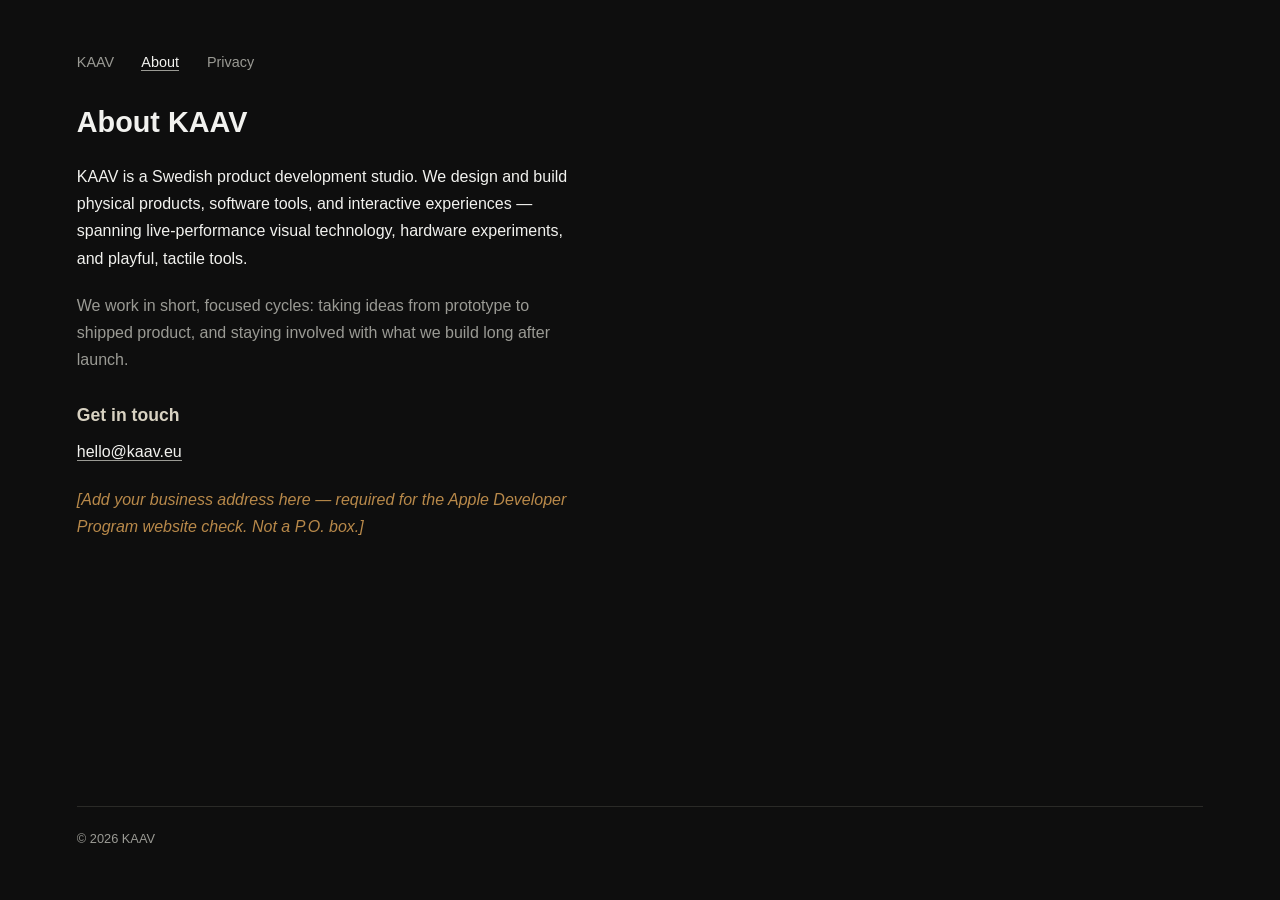
==== public/about.html @ 4f0e7c57 "Add About/Contact and Privacy Policy pages, shared stylesheet, nav" ====
<title>About — KAAV</title>
<link rel="stylesheet" href="style.css">
<body>
  <nav>
    <a href="index.html">KAAV</a>
    <a href="about.html" class="active">About</a>
    <a href="privacy.html">Privacy</a>
  </nav>
  <main>
    <h1>About KAAV</h1>
    <p class="lead">
      KAAV is a Swedish product development studio. We design and build physical
      products, software tools, and interactive experiences — spanning
      live-performance visual technology, hardware experiments, and playful,
      tactile tools.
    </p>
    <p>
      We work in short, focused cycles: taking ideas from prototype to shipped
      product, and staying involved with what we build long after launch.
    </p>

    <h2>Get in touch</h2>
    <p class="contact">
      <a href="mailto:hello@kaav.eu">hello@kaav.eu</a>
    </p>
    <p class="contact placeholder">
      [Add your business address here — required for the Apple Developer
      Program website check. Not a P.O. box.]
    </p>
  </main>
  <footer>&copy; <span id="y"></span> KAAV</footer>
  <script>document.getElementById('y').textContent = new Date().getFullYear();</script>
</body>
---- public/style.css ----
:root {
  --bg: #0e0e0e;
  --fg: #f2f2ef;
  --muted: #9a9a94;
  --accent: #d8d2c2;
  --line: #2a2a27;
}
* { box-sizing: border-box; }
html, body {
  margin: 0;
  min-height: 100%;
  background: var(--bg);
  color: var(--fg);
  font-family: -apple-system, BlinkMacSystemFont, "Helvetica Neue", Arial, sans-serif;
}
body {
  display: flex;
  flex-direction: column;
  min-height: 100vh;
  padding: 6vh 6vw;
}
nav {
  margin-bottom: 4vh;
  font-size: 0.9rem;
}
nav a {
  color: var(--muted);
  text-decoration: none;
  margin-right: 1.5rem;
  border-bottom: 1px solid transparent;
}
nav a:hover, nav a.active {
  color: var(--fg);
  border-color: var(--muted);
}
main {
  max-width: 620px;
  flex: 1;
}
.wordmark {
  font-size: clamp(2.5rem, 8vw, 4rem);
  font-weight: 700;
  letter-spacing: 0.08em;
  margin: 0 0 0.5rem 0;
}
.tagline {
  font-size: 1.05rem;
  color: var(--accent);
  margin: 0 0 2rem 0;
  font-weight: 500;
}
h1 {
  font-size: 1.8rem;
  font-weight: 700;
  margin: 0 0 1.5rem 0;
}
h2 {
  font-size: 1.1rem;
  font-weight: 600;
  margin: 2rem 0 0.75rem 0;
  color: var(--accent);
}
p {
  font-size: 1rem;
  line-height: 1.7;
  color: var(--muted);
  margin: 0 0 1.25rem 0;
  max-width: 56ch;
}
p.lead {
  color: var(--fg);
}
a {
  color: var(--fg);
}
.contact a, .desc a {
  border-bottom: 1px solid var(--muted);
  text-decoration: none;
}
.contact a:hover, .desc a:hover {
  border-color: var(--fg);
}
.placeholder {
  color: #b8894a;
  font-style: italic;
}
footer {
  margin-top: 3rem;
  padding-top: 1.5rem;
  border-top: 1px solid var(--line);
  font-size: 0.8rem;
  color: var(--muted);
}
footer a {
  color: var(--muted);
  border-bottom: 1px solid var(--line);
  text-decoration: none;
}
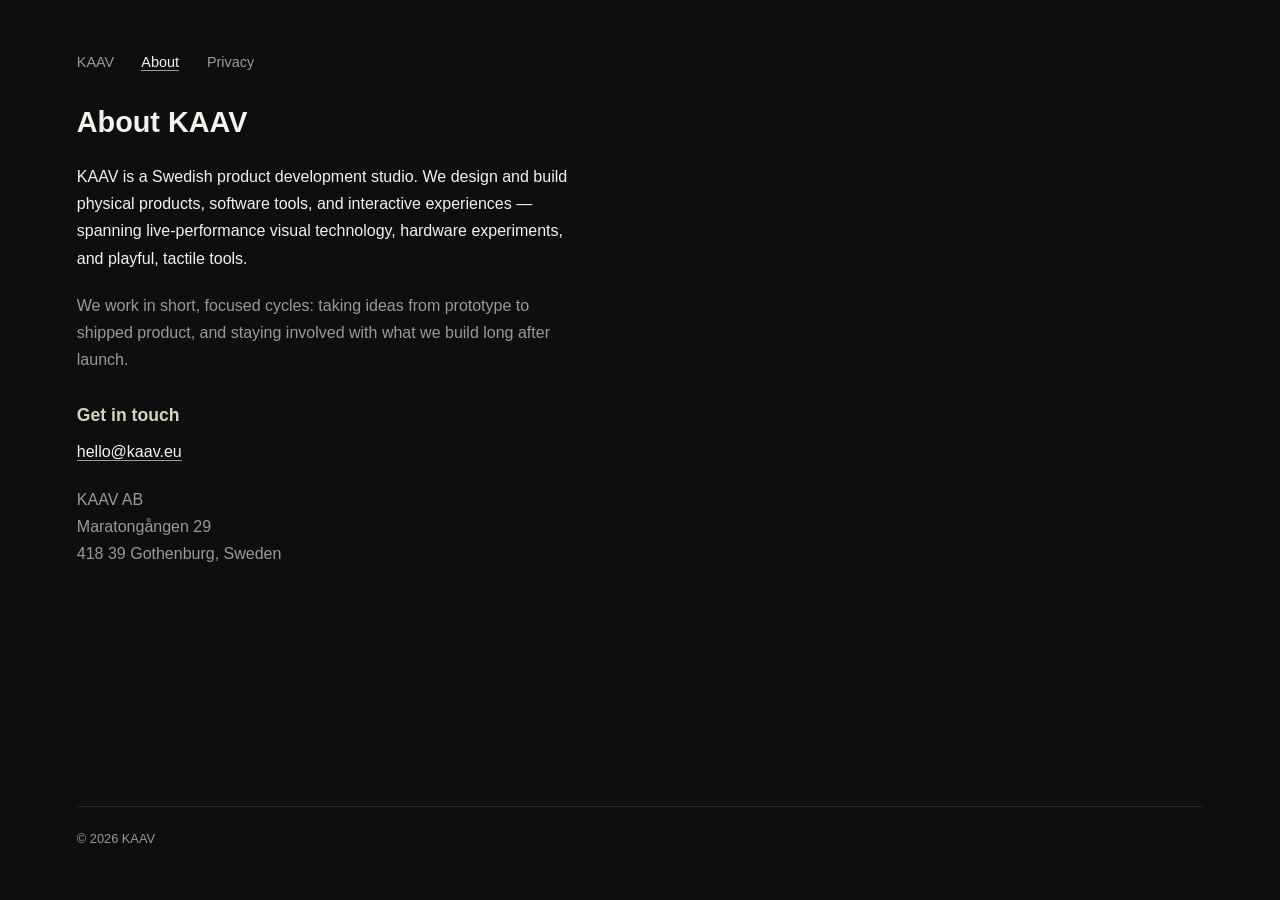
==== commit f561a869: "Add business address to About/Contact page" ====
--- a/public/about.html
+++ b/public/about.html
@@ -1,5 +1,9 @@
+<head>
+<meta charset="UTF-8">
+<meta name="viewport" content="width=device-width, initial-scale=1">
 <title>About — KAAV</title>
 <link rel="stylesheet" href="style.css">
+</head>
 <body>
   <nav>
     <a href="index.html">KAAV</a>
@@ -23,9 +27,10 @@
     <p class="contact">
       <a href="mailto:hello@kaav.eu">hello@kaav.eu</a>
     </p>
-    <p class="contact placeholder">
-      [Add your business address here — required for the Apple Developer
-      Program website check. Not a P.O. box.]
+    <p class="contact">
+      KAAV AB<br>
+      Maratongången 29<br>
+      418 39 Gothenburg, Sweden
     </p>
   </main>
   <footer>&copy; <span id="y"></span> KAAV</footer>
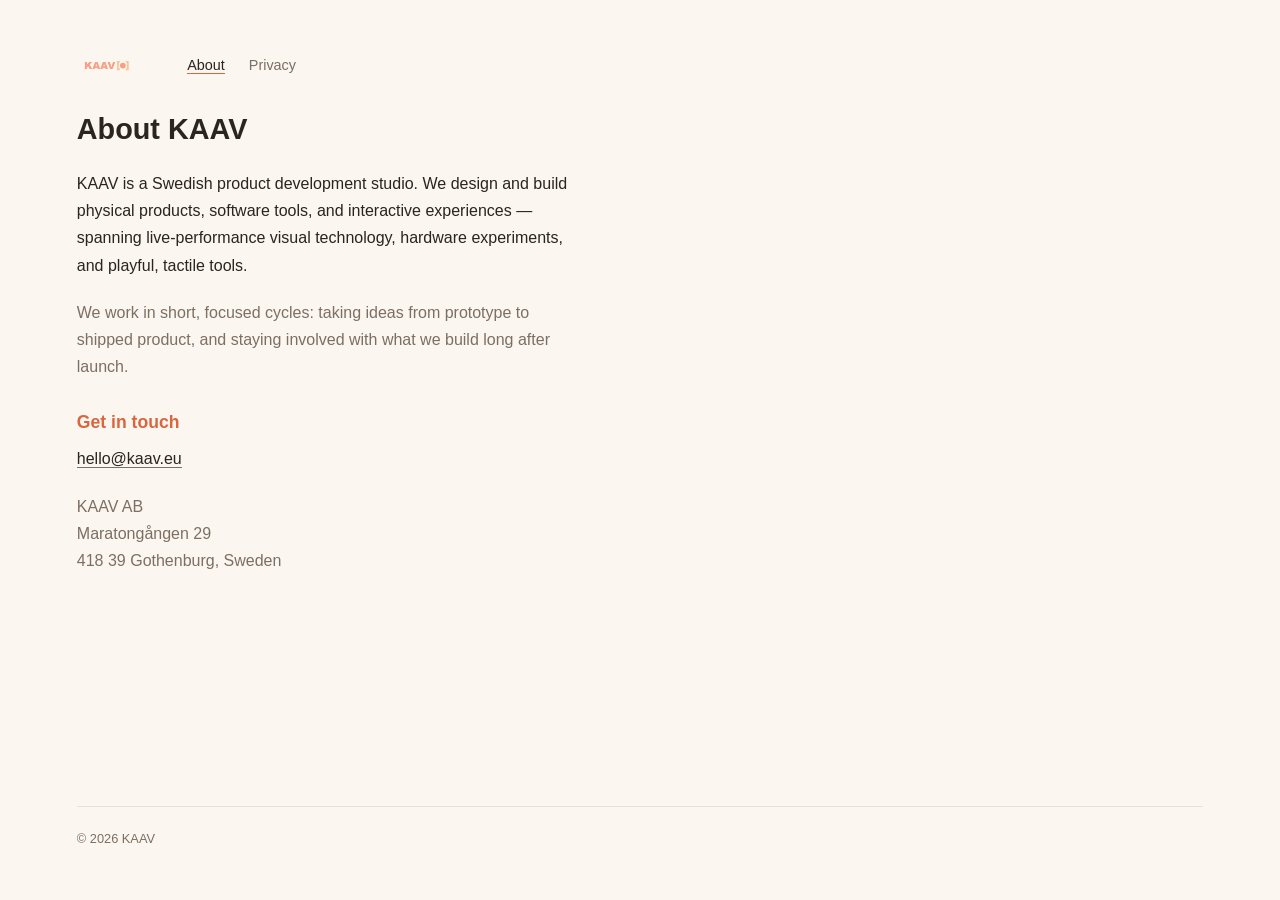
==== commit b63fd9e6: "Warm, uplifting redesign using KAAV logo colors; add data-driven brand grid - Shift palette from dar" ====
--- a/public/about.html
+++ b/public/about.html
@@ -6,7 +6,7 @@
 </head>
 <body>
   <nav>
-    <a href="index.html">KAAV</a>
+    <a href="index.html"><img src="logo.svg" alt="KAAV" class="nav-mark"></a>
     <a href="about.html" class="active">About</a>
     <a href="privacy.html">Privacy</a>
   </nav>
--- a/public/style.css
+++ b/public/style.css
@@ -1,9 +1,12 @@
 :root {
-  --bg: #0e0e0e;
-  --fg: #f2f2ef;
-  --muted: #9a9a94;
-  --accent: #d8d2c2;
-  --line: #2a2a27;
+  --bg: #fbf6ef;
+  --bg-card: #ffffff;
+  --fg: #2b241f;
+  --muted: #7c6f63;
+  --accent: #d9663f;
+  --accent-soft: #fcc595;
+  --accent-coral: #f8a087;
+  --line: #eae1d3;
 }
 * { box-sizing: border-box; }
 html, body {
@@ -22,6 +25,8 @@
 nav {
   margin-bottom: 4vh;
   font-size: 0.9rem;
+  display: flex;
+  align-items: center;
 }
 nav a {
   color: var(--muted);
@@ -31,11 +36,26 @@
 }
 nav a:hover, nav a.active {
   color: var(--fg);
-  border-color: var(--muted);
+  border-color: var(--accent);
+}
+nav .nav-mark {
+  height: 22px;
+  width: auto;
+  display: block;
+  margin-right: 1.5rem;
 }
 main {
-  max-width: 620px;
+  max-width: 680px;
   flex: 1;
+}
+main.wide {
+  max-width: 900px;
+}
+.logo-mark {
+  height: clamp(44px, 8vw, 64px);
+  width: auto;
+  display: block;
+  margin: 0 0 1.25rem 0;
 }
 .wordmark {
   font-size: clamp(2.5rem, 8vw, 4rem);
@@ -47,7 +67,7 @@
   font-size: 1.05rem;
   color: var(--accent);
   margin: 0 0 2rem 0;
-  font-weight: 500;
+  font-weight: 600;
 }
 h1 {
   font-size: 1.8rem;
@@ -78,12 +98,69 @@
   text-decoration: none;
 }
 .contact a:hover, .desc a:hover {
-  border-color: var(--fg);
+  border-color: var(--accent);
 }
 .placeholder {
-  color: #b8894a;
+  color: var(--accent);
   font-style: italic;
 }
+
+/* Brand grid */
+.brand-grid {
+  display: grid;
+  grid-template-columns: repeat(auto-fill, minmax(220px, 1fr));
+  gap: 1rem;
+  margin: 1.5rem 0 2.5rem 0;
+  max-width: none;
+}
+.brand-tile {
+  display: flex;
+  flex-direction: column;
+  gap: 0.6rem;
+  background: var(--bg-card);
+  border: 1px solid var(--line);
+  border-radius: 14px;
+  padding: 1.25rem;
+  text-decoration: none;
+  color: var(--fg);
+  transition: transform 0.15s ease, box-shadow 0.15s ease, border-color 0.15s ease;
+}
+a.brand-tile:hover {
+  transform: translateY(-2px);
+  box-shadow: 0 8px 20px rgba(217, 102, 63, 0.12);
+  border-color: var(--accent-coral);
+}
+.brand-tile .brand-logo {
+  height: 32px;
+  width: auto;
+  max-width: 100%;
+  object-fit: contain;
+  object-position: left;
+}
+.brand-tile .brand-name {
+  font-weight: 700;
+  font-size: 1rem;
+  margin: 0;
+}
+.brand-tile .brand-desc {
+  font-size: 0.88rem;
+  line-height: 1.5;
+  color: var(--muted);
+  margin: 0;
+}
+.brand-tile .brand-tag {
+  font-size: 0.72rem;
+  text-transform: uppercase;
+  letter-spacing: 0.06em;
+  color: var(--accent);
+  font-weight: 600;
+}
+.brand-tile.soon {
+  background: transparent;
+  border-style: dashed;
+  color: var(--muted);
+}
+
 footer {
   margin-top: 3rem;
   padding-top: 1.5rem;
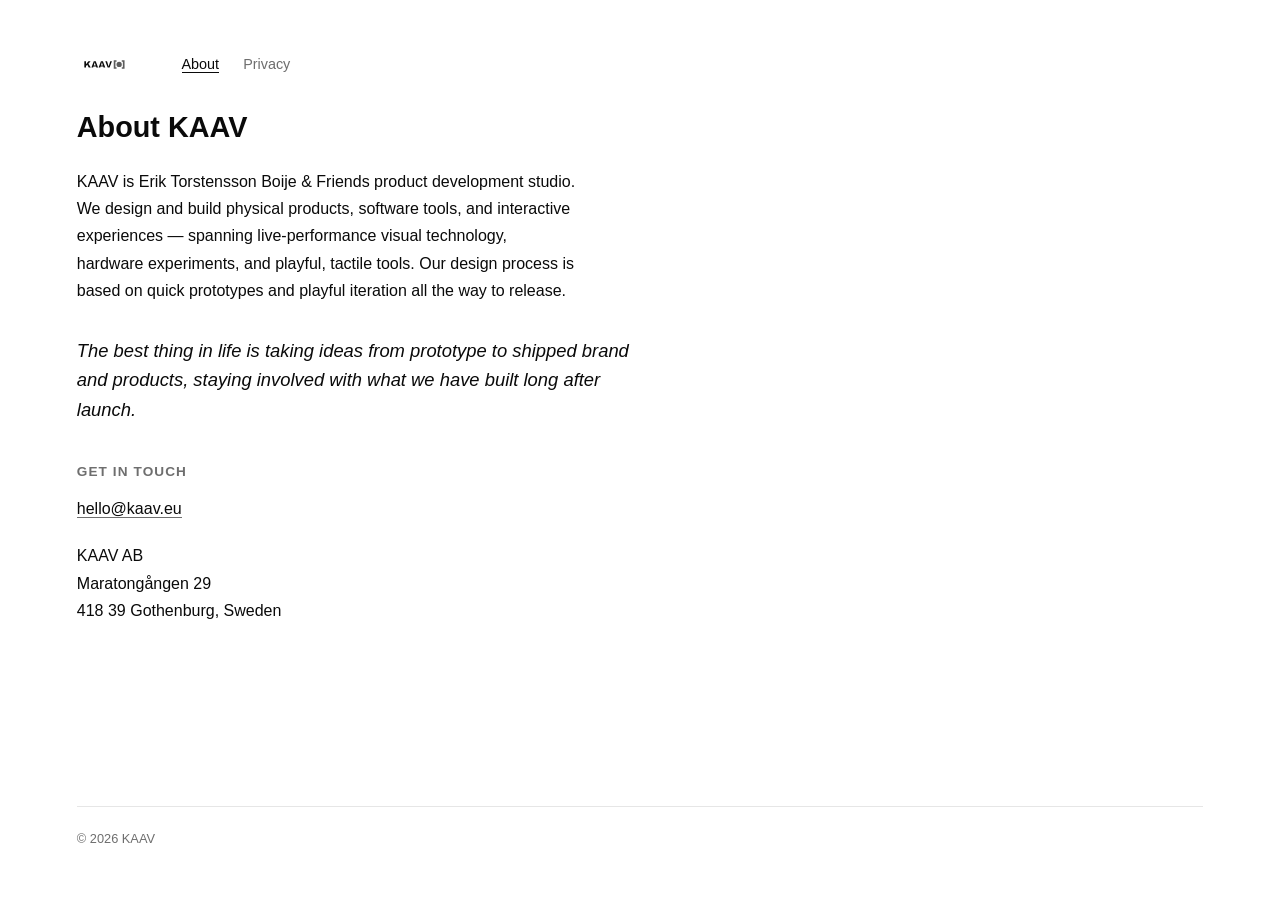
==== commit d6367202: "Revert to black and white, centered hero, rewritten copy - Monochrome palette (white bg, black text)" ====
--- a/public/about.html
+++ b/public/about.html
@@ -6,21 +6,24 @@
 </head>
 <body>
   <nav>
-    <a href="index.html"><img src="logo.svg" alt="KAAV" class="nav-mark"></a>
+    <a href="index.html"><img src="logo-bw.svg" alt="KAAV" class="nav-mark"></a>
     <a href="about.html" class="active">About</a>
     <a href="privacy.html">Privacy</a>
   </nav>
   <main>
     <h1>About KAAV</h1>
     <p class="lead">
-      KAAV is a Swedish product development studio. We design and build physical
-      products, software tools, and interactive experiences — spanning
-      live-performance visual technology, hardware experiments, and playful,
-      tactile tools.
+      KAAV is Erik Torstensson Boije &amp; Friends product development studio.
+      We design and build physical products, software tools, and interactive
+      experiences — spanning live-performance visual technology, hardware
+      experiments, and playful, tactile tools. Our design process is based on
+      quick prototypes and playful iteration all the way to release.
     </p>
-    <p>
-      We work in short, focused cycles: taking ideas from prototype to shipped
-      product, and staying involved with what we build long after launch.
+
+    <p class="quote">
+      The best thing in life is taking ideas from prototype to shipped brand
+      and products, staying involved with what we have built long after
+      launch.
     </p>
 
     <h2>Get in touch</h2>
--- a/public/style.css
+++ b/public/style.css
@@ -1,12 +1,9 @@
 :root {
-  --bg: #fbf6ef;
-  --bg-card: #ffffff;
-  --fg: #2b241f;
-  --muted: #7c6f63;
-  --accent: #d9663f;
-  --accent-soft: #fcc595;
-  --accent-coral: #f8a087;
-  --line: #eae1d3;
+  --bg: #ffffff;
+  --fg: #0a0a0a;
+  --muted: #6e6e6e;
+  --accent: #0a0a0a;
+  --line: #e6e6e6;
 }
 * { box-sizing: border-box; }
 html, body {
@@ -36,10 +33,10 @@
 }
 nav a:hover, nav a.active {
   color: var(--fg);
-  border-color: var(--accent);
+  border-color: var(--fg);
 }
 nav .nav-mark {
-  height: 22px;
+  height: 20px;
   width: auto;
   display: block;
   margin-right: 1.5rem;
@@ -51,23 +48,25 @@
 main.wide {
   max-width: 900px;
 }
+main.centered {
+  max-width: 640px;
+  margin: 4vh auto 0 auto;
+  text-align: center;
+  display: flex;
+  flex-direction: column;
+  align-items: center;
+}
 .logo-mark {
-  height: clamp(44px, 8vw, 64px);
+  height: clamp(64px, 14vw, 130px);
   width: auto;
   display: block;
-  margin: 0 0 1.25rem 0;
-}
-.wordmark {
-  font-size: clamp(2.5rem, 8vw, 4rem);
-  font-weight: 700;
-  letter-spacing: 0.08em;
-  margin: 0 0 0.5rem 0;
+  margin: 0 auto 2rem auto;
 }
 .tagline {
   font-size: 1.05rem;
-  color: var(--accent);
+  color: var(--muted);
   margin: 0 0 2rem 0;
-  font-weight: 600;
+  font-weight: 500;
 }
 h1 {
   font-size: 1.8rem;
@@ -75,20 +74,31 @@
   margin: 0 0 1.5rem 0;
 }
 h2 {
-  font-size: 1.1rem;
+  font-size: 0.85rem;
   font-weight: 600;
-  margin: 2rem 0 0.75rem 0;
-  color: var(--accent);
+  text-transform: uppercase;
+  letter-spacing: 0.08em;
+  margin: 2.5rem 0 1rem 0;
+  color: var(--muted);
 }
 p {
   font-size: 1rem;
   line-height: 1.7;
-  color: var(--muted);
+  color: var(--fg);
   margin: 0 0 1.25rem 0;
   max-width: 56ch;
 }
+main.centered p {
+  max-width: 52ch;
+}
 p.lead {
   color: var(--fg);
+}
+p.quote {
+  font-size: 1.15rem;
+  font-style: italic;
+  line-height: 1.6;
+  margin: 2rem 0;
 }
 a {
   color: var(--fg);
@@ -98,67 +108,58 @@
   text-decoration: none;
 }
 .contact a:hover, .desc a:hover {
-  border-color: var(--accent);
+  border-color: var(--fg);
 }
 .placeholder {
-  color: var(--accent);
+  color: var(--muted);
   font-style: italic;
 }
 
-/* Brand grid */
-.brand-grid {
-  display: grid;
-  grid-template-columns: repeat(auto-fill, minmax(220px, 1fr));
-  gap: 1rem;
-  margin: 1.5rem 0 2.5rem 0;
-  max-width: none;
+/* Co-developed hardware section */
+.hardware-line {
+  color: var(--muted);
+  font-size: 0.95rem;
+  margin: 0 0 1.5rem 0;
 }
-.brand-tile {
+.logo-row {
   display: flex;
-  flex-direction: column;
-  gap: 0.6rem;
-  background: var(--bg-card);
-  border: 1px solid var(--line);
-  border-radius: 14px;
-  padding: 1.25rem;
+  flex-wrap: wrap;
+  justify-content: center;
+  align-items: center;
+  gap: 2.5rem;
+  margin: 0 0 2.5rem 0;
+}
+.logo-row a, .logo-row span {
+  display: flex;
+  align-items: center;
+  color: var(--fg);
   text-decoration: none;
-  color: var(--fg);
-  transition: transform 0.15s ease, box-shadow 0.15s ease, border-color 0.15s ease;
+  opacity: 0.75;
+  transition: opacity 0.15s ease;
 }
-a.brand-tile:hover {
-  transform: translateY(-2px);
-  box-shadow: 0 8px 20px rgba(217, 102, 63, 0.12);
-  border-color: var(--accent-coral);
+.logo-row a:hover {
+  opacity: 1;
 }
-.brand-tile .brand-logo {
-  height: 32px;
+.logo-row img {
+  height: 28px;
   width: auto;
-  max-width: 100%;
+  max-width: 140px;
   object-fit: contain;
-  object-position: left;
+  filter: grayscale(1) contrast(1.05);
 }
-.brand-tile .brand-name {
+.logo-row .brand-fallback {
   font-weight: 700;
-  font-size: 1rem;
-  margin: 0;
+  font-size: 0.95rem;
+  border-bottom: 1px solid var(--line);
+  padding-bottom: 2px;
 }
-.brand-tile .brand-desc {
-  font-size: 0.88rem;
-  line-height: 1.5;
+.logo-row span.brand-fallback {
+  border-bottom: 1px solid transparent;
+}
+.aside-note {
+  font-size: 0.85rem;
   color: var(--muted);
-  margin: 0;
-}
-.brand-tile .brand-tag {
-  font-size: 0.72rem;
-  text-transform: uppercase;
-  letter-spacing: 0.06em;
-  color: var(--accent);
-  font-weight: 600;
-}
-.brand-tile.soon {
-  background: transparent;
-  border-style: dashed;
-  color: var(--muted);
+  margin-top: -0.5rem;
 }
 
 footer {
@@ -168,6 +169,12 @@
   font-size: 0.8rem;
   color: var(--muted);
 }
+main.centered footer {
+  margin-top: 4rem;
+}
+body.home footer {
+  text-align: center;
+}
 footer a {
   color: var(--muted);
   border-bottom: 1px solid var(--line);
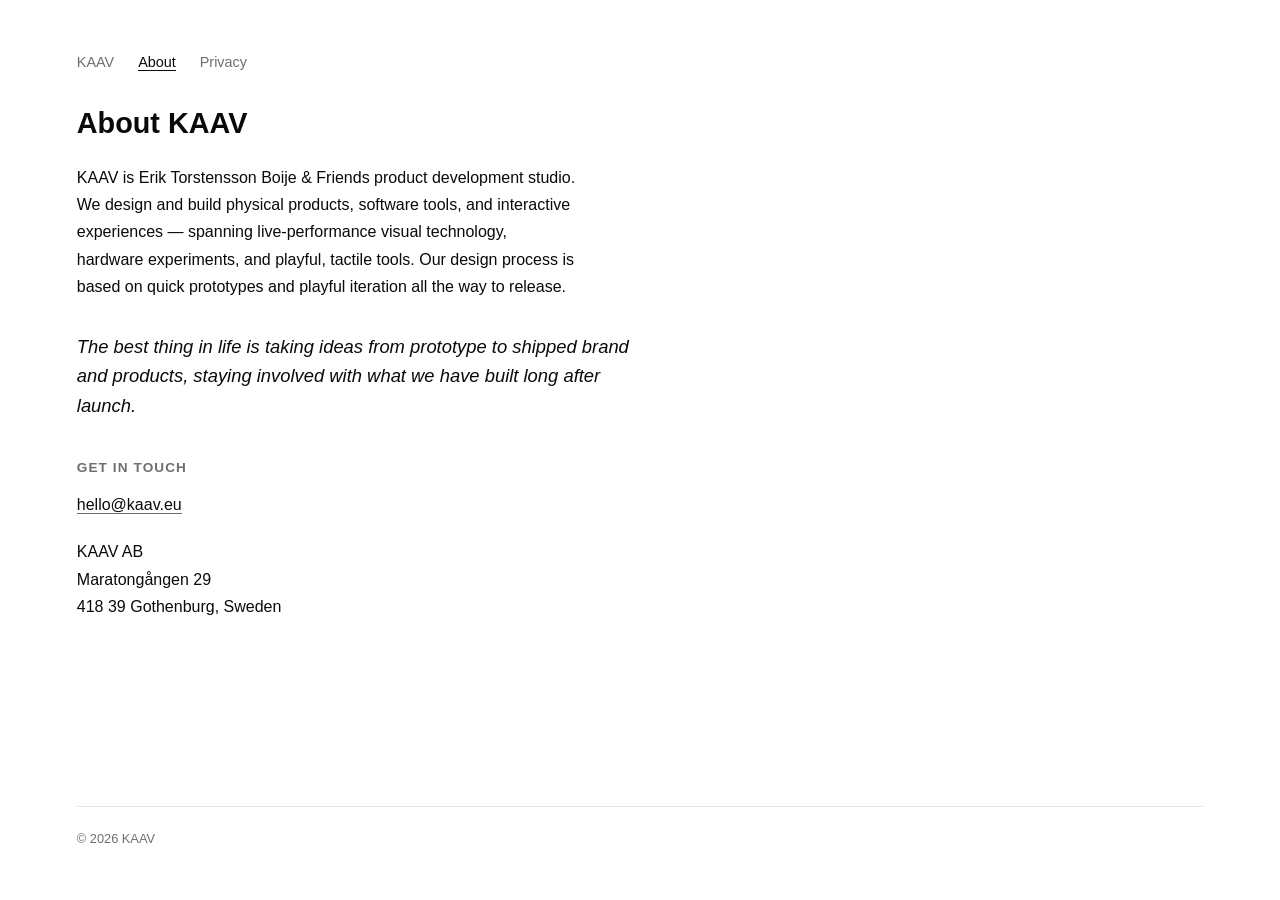
==== commit eb7a6ad0: "Nav back to text-only KAAV; blurb copy update - Top nav shows plain 'KAAV' text again instead of the" ====
--- a/public/about.html
+++ b/public/about.html
@@ -6,7 +6,7 @@
 </head>
 <body>
   <nav>
-    <a href="index.html"><img src="logo-bw.svg" alt="KAAV" class="nav-mark"></a>
+    <a href="index.html">KAAV</a>
     <a href="about.html" class="active">About</a>
     <a href="privacy.html">Privacy</a>
   </nav>
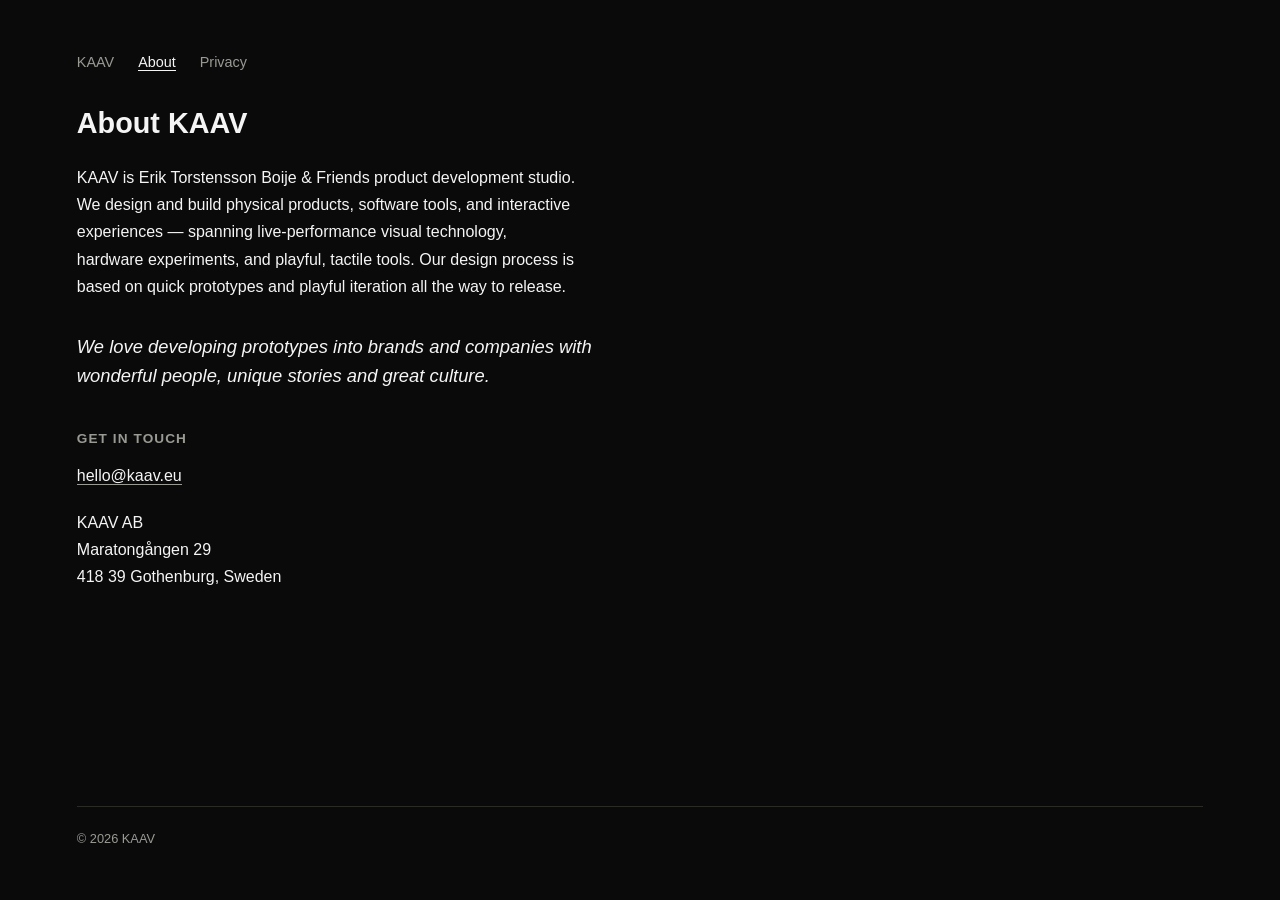
==== commit 1b34e5ac: "Replace About page quote" ====
--- a/public/about.html
+++ b/public/about.html
@@ -21,9 +21,8 @@
     </p>
 
     <p class="quote">
-      The best thing in life is taking ideas from prototype to shipped brand
-      and products, staying involved with what we have built long after
-      launch.
+      We love developing prototypes into brands and companies with wonderful
+      people, unique stories and great culture.
     </p>
 
     <h2>Get in touch</h2>
--- a/public/style.css
+++ b/public/style.css
@@ -1,9 +1,9 @@
 :root {
-  --bg: #ffffff;
-  --fg: #0a0a0a;
-  --muted: #6e6e6e;
-  --accent: #0a0a0a;
-  --line: #e6e6e6;
+  --bg: #0a0a0a;
+  --fg: #f5f5f5;
+  --muted: #9a9a94;
+  --accent: #f5f5f5;
+  --line: #2a2a27;
 }
 * { box-sizing: border-box; }
 html, body {
